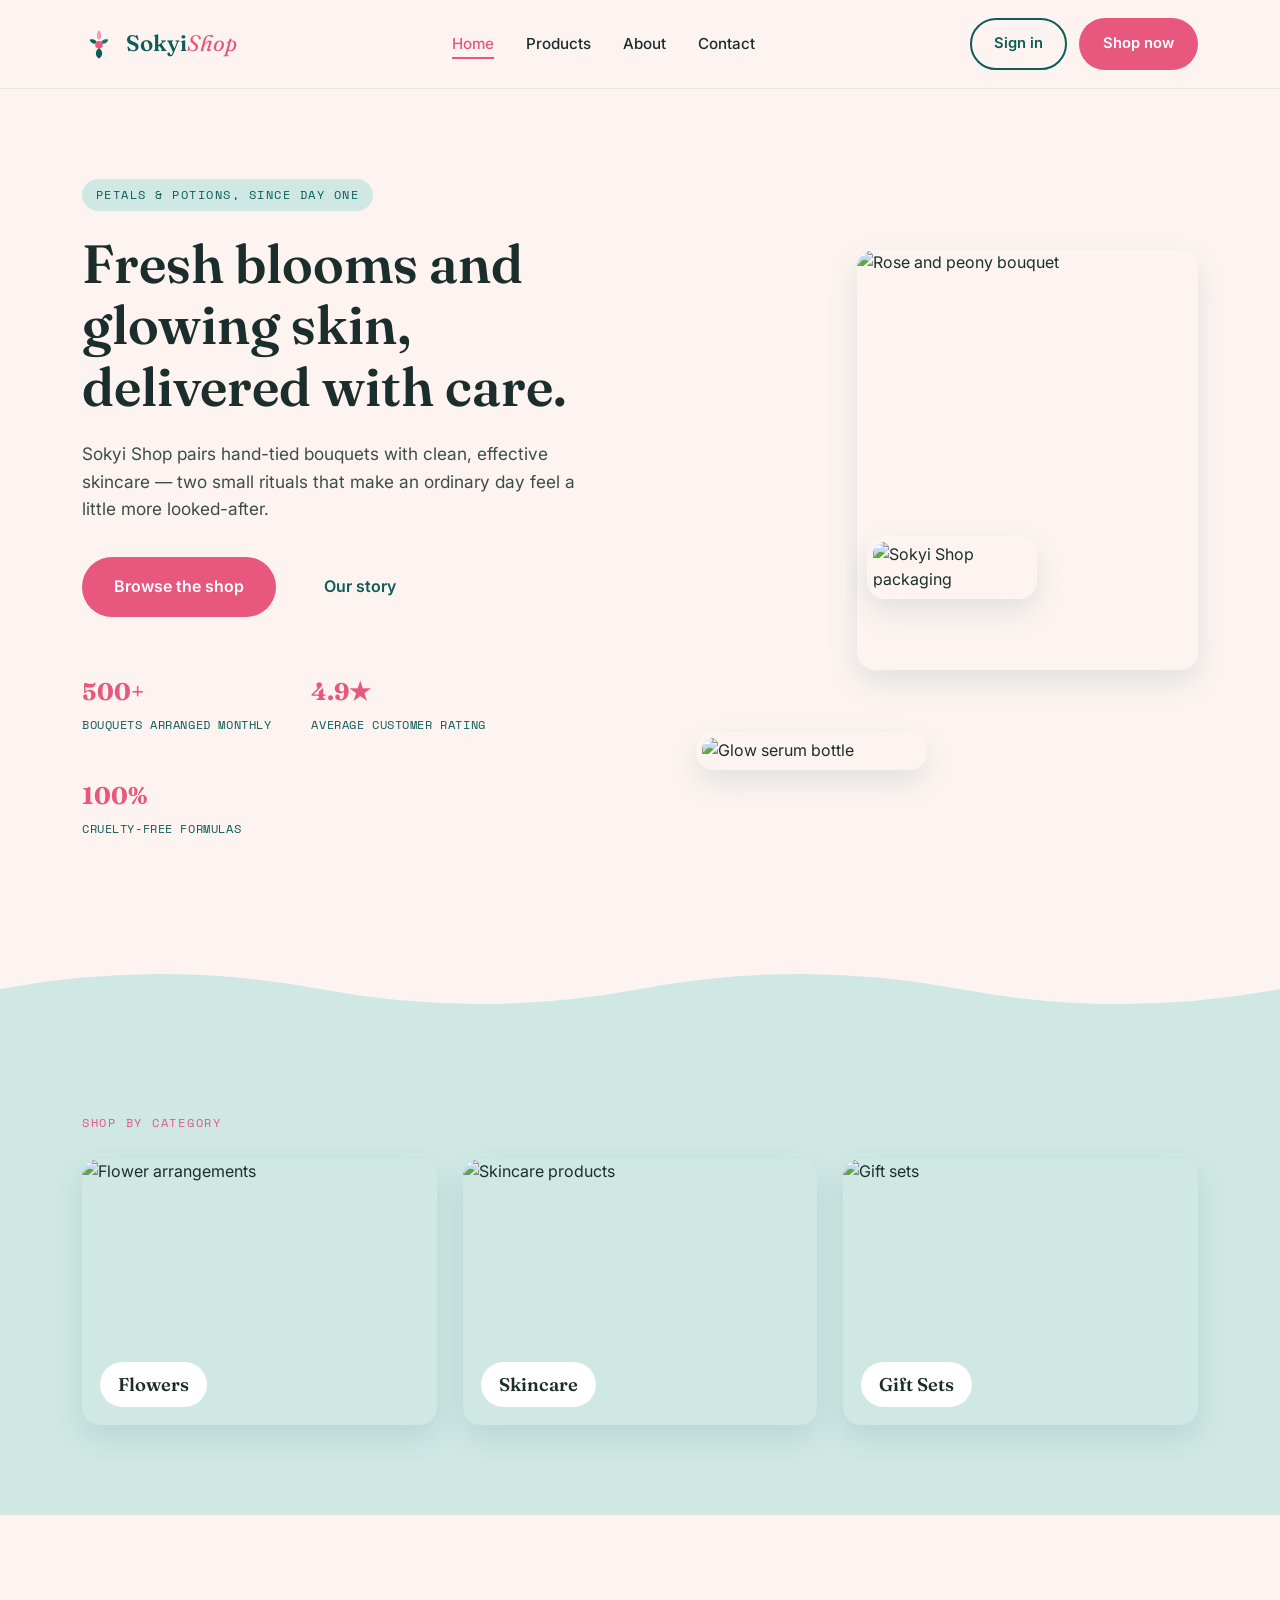
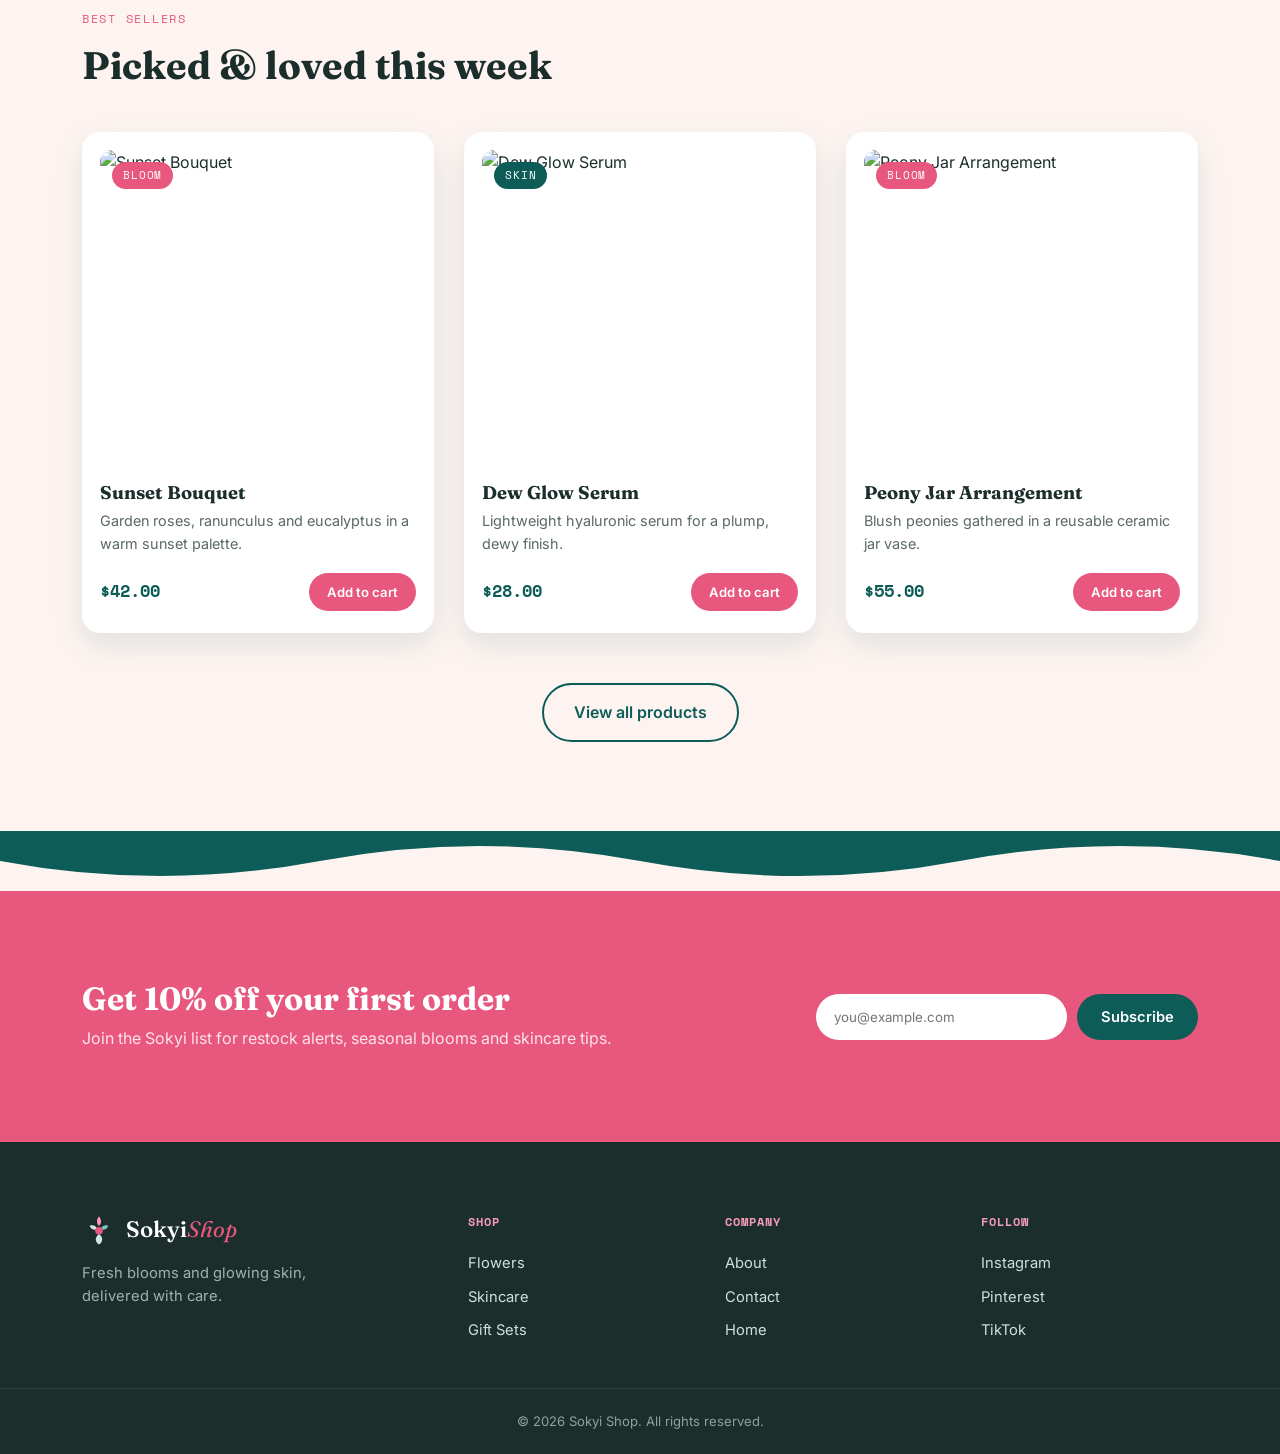
==== index.html @ a0e8f28a "Initial Sokyi Store project" ====
<!DOCTYPE html>
<html lang="en">
<head>
<meta charset="UTF-8">
<meta name="viewport" content="width=device-width, initial-scale=1.0">
<title>Sokyi Shop — Fresh Blooms & Glowing Skin</title>
<link rel="preconnect" href="https://fonts.googleapis.com">
<link href="https://fonts.googleapis.com/css2?family=Fraunces:ital,wght@0,400;0,600;1,500&family=Inter:wght@400;500;600&family=Space+Mono:wght@400;700&display=swap" rel="stylesheet">
<link rel="stylesheet" href="style.css">
</head>
<body>

<header class="site-header">
  <div class="header-inner">
    <a href="/" class="logo">
      <svg class="logo-mark" viewBox="0 0 40 40" fill="none" xmlns="http://www.w3.org/2000/svg" aria-hidden="true">
        <path d="M20 4c3 4 3 8 0 11-3-3-3-7 0-11Z" fill="#E8577E"/>
        <path d="M20 4c-3 4-3 8 0 11 3-3 3-7 0-11Z" fill="#F49CB8"/>
        <path d="M9 15c4-1.5 7.5 0 9 4-4 1.5-7.5 0-9-4Z" fill="#0E5C58"/>
        <path d="M31 15c-4-1.5-7.5 0-9 4 4 1.5 7.5 0 9-4Z" fill="#12786f"/>
        <circle cx="20" cy="21" r="4.5" fill="#E8577E"/>
        <path d="M20 25c-5 3-5 9 0 12 5-3 5-9 0-12Z" fill="#0E5C58"/>
      </svg>
      <span>Sokyi<em>Shop</em></span>
    </a>

    <nav class="main-nav" aria-label="Primary">
      <ul>
        <li><a href="/" class="active">Home</a></li>
        <li><a href="/products/">Products</a></li>
        <li><a href="/about-us/">About</a></li>
        <li><a href="/contact/">Contact</a></li>
      </ul>
    </nav>

    <div class="header-actions">
      <a href="/contact/" class="btn btn-outline">Sign in</a>
      <a href="/products/" class="btn btn-solid">Shop now</a>
    </div>
  </div>
</header>

<section class="hero">
  <div class="hero-inner">
    <div class="hero-copy">
      <span class="eyebrow">Petals &amp; Potions, since day one</span>
      <h1>Fresh blooms and glowing skin, delivered with care.</h1>
      <p>Sokyi Shop pairs hand-tied bouquets with clean, effective skincare — two small rituals that make an ordinary day feel a little more looked-after.</p>
      <div class="hero-cta">
        <a href="/products/" class="btn btn-solid btn-lg">Browse the shop</a>
        <a href="/about-us/" class="btn btn-ghost btn-lg">Our story</a>
      </div>
      <div class="hero-stats">
        <div><strong>500+</strong><span>Bouquets arranged monthly</span></div>
        <div><strong>4.9★</strong><span>Average customer rating</span></div>
        <div><strong>100%</strong><span>Cruelty-free formulas</span></div>
      </div>
    </div>

    <div class="hero-gallery">
      <img class="hero-img hero-img-1" src="https://placehold.co/420x520/F49CB8/1B2E2C?text=Rose+%26+Peony" alt="Rose and peony bouquet">
      <img class="hero-img hero-img-2" src="https://placehold.co/300x260/CFE8E4/0E5C58?text=Glow+Serum" alt="Glow serum bottle">
      <img class="hero-img hero-img-3" src="https://placehold.co/260x220/E8577E/FDF4F1?text=Sokyi" alt="Sokyi Shop packaging">
    </div>
  </div>

  <div class="ribbon-divider" aria-hidden="true">
    <svg viewBox="0 0 1200 60" preserveAspectRatio="none"><path d="M0 30 Q 150 0 300 30 T 600 30 T 900 30 T 1200 30 V60 H0 Z" fill="#CFE8E4"/></svg>
  </div>
</section>

<section class="categories">
  <div class="section-inner">
    <span class="section-label">Shop by category</span>
    <div class="category-grid">
      <a href="/products/" class="category-card">
        <img src="https://placehold.co/500x360/F49CB8/1B2E2C?text=Flowers" alt="Flower arrangements">
        <div class="category-tag">Flowers</div>
      </a>
      <a href="/products/" class="category-card">
        <img src="https://placehold.co/500x360/CFE8E4/0E5C58?text=Skincare" alt="Skincare products">
        <div class="category-tag">Skincare</div>
      </a>
      <a href="/products/" class="category-card">
        <img src="https://placehold.co/500x360/E8577E/FDF4F1?text=Gift+Sets" alt="Gift sets">
        <div class="category-tag">Gift Sets</div>
      </a>
    </div>
  </div>
</section>

<section class="products">
  <div class="section-inner">
    <span class="section-label">Best sellers</span>
    <h2>Picked &amp; loved this week</h2>

    <div class="product-grid">
      <article class="product-card">
        <div class="product-badge badge-bloom">Bloom</div>
        <img src="https://placehold.co/400x400/F49CB8/1B2E2C?text=Sunset+Bouquet" alt="Sunset Bouquet">
        <h3>Sunset Bouquet</h3>
        <p class="product-desc">Garden roses, ranunculus and eucalyptus in a warm sunset palette.</p>
        <div class="product-footer">
          <span class="price">$42.00</span>
          <button class="btn btn-solid btn-sm">Add to cart</button>
        </div>
      </article>

      <article class="product-card">
        <div class="product-badge badge-skin">Skin</div>
        <img src="https://placehold.co/400x400/CFE8E4/0E5C58?text=Dew+Glow+Serum" alt="Dew Glow Serum">
        <h3>Dew Glow Serum</h3>
        <p class="product-desc">Lightweight hyaluronic serum for a plump, dewy finish.</p>
        <div class="product-footer">
          <span class="price">$28.00</span>
          <button class="btn btn-solid btn-sm">Add to cart</button>
        </div>
      </article>

      <article class="product-card">
        <div class="product-badge badge-bloom">Bloom</div>
        <img src="https://placehold.co/400x400/F49CB8/1B2E2C?text=Peony+Jar" alt="Peony Jar Arrangement">
        <h3>Peony Jar Arrangement</h3>
        <p class="product-desc">Blush peonies gathered in a reusable ceramic jar vase.</p>
        <div class="product-footer">
          <span class="price">$55.00</span>
          <button class="btn btn-solid btn-sm">Add to cart</button>
        </div>
      </article>
    </div>

    <div class="view-all-wrap">
      <a href="/products/" class="btn btn-outline btn-lg">View all products</a>
    </div>
  </div>
</section>

<div class="ribbon-divider flip" aria-hidden="true">
  <svg viewBox="0 0 1200 60" preserveAspectRatio="none"><path d="M0 30 Q 150 0 300 30 T 600 30 T 900 30 T 1200 30 V60 H0 Z" fill="#0E5C58"/></svg>
</div>

<section class="newsletter">
  <div class="section-inner newsletter-inner">
    <div>
      <h2>Get 10% off your first order</h2>
      <p>Join the Sokyi list for restock alerts, seasonal blooms and skincare tips.</p>
    </div>
    <form class="newsletter-form" onsubmit="return false;">
      <input type="email" placeholder="you@example.com" aria-label="Email address" required>
      <button type="submit" class="btn btn-solid">Subscribe</button>
    </form>
  </div>
</section>

<footer class="site-footer">
  <div class="footer-inner">
    <div class="footer-brand">
      <a href="/" class="logo footer-logo">
        <svg class="logo-mark" viewBox="0 0 40 40" fill="none" xmlns="http://www.w3.org/2000/svg" aria-hidden="true">
          <path d="M20 4c3 4 3 8 0 11-3-3-3-7 0-11Z" fill="#E8577E"/>
          <path d="M20 4c-3 4-3 8 0 11 3-3 3-7 0-11Z" fill="#F49CB8"/>
          <path d="M9 15c4-1.5 7.5 0 9 4-4 1.5-7.5 0-9-4Z" fill="#CFE8E4"/>
          <path d="M31 15c-4-1.5-7.5 0-9 4 4 1.5 7.5 0 9-4Z" fill="#7fc3bb"/>
          <circle cx="20" cy="21" r="4.5" fill="#E8577E"/>
          <path d="M20 25c-5 3-5 9 0 12 5-3 5-9 0-12Z" fill="#CFE8E4"/>
        </svg>
        <span>Sokyi<em>Shop</em></span>
      </a>
      <p>Fresh blooms and glowing skin, delivered with care.</p>
    </div>

    <div class="footer-col">
      <h4>Shop</h4>
      <a href="/products/">Flowers</a>
      <a href="/products/">Skincare</a>
      <a href="/products/">Gift Sets</a>
    </div>

    <div class="footer-col">
      <h4>Company</h4>
      <a href="/about-us/">About</a>
      <a href="/contact/">Contact</a>
      <a href="/">Home</a>
    </div>

    <div class="footer-col">
      <h4>Follow</h4>
      <a href="#">Instagram</a>
      <a href="#">Pinterest</a>
      <a href="#">TikTok</a>
    </div>
  </div>
  <div class="footer-bottom">
    <p>&copy; 2026 Sokyi Shop. All rights reserved.</p>
  </div>
</footer>

</body>
</html>
---- style.css ----
/* =========================================================
   SOKYI SHOP — STYLESHEET
   ========================================================= */

:root {
  --cream: #FDF4F1;
  --pink: #E8577E;
  --pink-light: #F49CB8;
  --teal: #0E5C58;
  --teal-soft: #CFE8E4;
  --ink: #1B2E2C;

  --font-display: "Fraunces", serif;
  --font-body: "Inter", sans-serif;
  --font-mono: "Space Mono", monospace;

  --radius: 18px;
  --shadow: 0 12px 30px rgba(14, 92, 88, 0.12);
}

* { box-sizing: border-box; margin: 0; padding: 0; }
html { scroll-behavior: smooth; }
body { font-family: var(--font-body); color: var(--ink); background: var(--cream); line-height: 1.6; }
img { max-width: 100%; display: block; }
a { text-decoration: none; color: inherit; }
ul { list-style: none; }
h1, h2, h3 { font-family: var(--font-display); line-height: 1.15; }

.section-inner { max-width: 1180px; margin: 0 auto; padding: 90px 32px; }
.section-label {
  display: inline-block; font-family: var(--font-mono); font-size: 0.78rem;
  letter-spacing: 0.14em; text-transform: uppercase; color: var(--pink); margin-bottom: 14px;
}
.section-label.light { color: var(--teal-soft); }

.btn {
  display: inline-block; font-family: var(--font-body); font-weight: 600; font-size: 0.92rem;
  padding: 12px 22px; border-radius: 999px; cursor: pointer; border: 2px solid transparent;
  transition: transform 0.15s ease, box-shadow 0.15s ease, background 0.2s ease;
}
.btn-solid { background: var(--pink); color: #fff; }
.btn-solid:hover { background: #d43f68; transform: translateY(-2px); box-shadow: var(--shadow); }
.btn-outline { border-color: var(--teal); color: var(--teal); background: transparent; }
.btn-outline:hover { background: var(--teal); color: #fff; }
.btn-ghost { color: var(--teal); }
.btn-ghost:hover { text-decoration: underline; }
.btn-lg { padding: 15px 30px; font-size: 1rem; }
.btn-sm { padding: 9px 16px; font-size: 0.82rem; }

.site-header {
  position: sticky; top: 0; z-index: 100;
  background: rgba(253, 244, 241, 0.92); backdrop-filter: blur(8px);
  border-bottom: 1px solid rgba(14, 92, 88, 0.08);
}
.header-inner {
  max-width: 1180px; margin: 0 auto; padding: 18px 32px;
  display: flex; align-items: center; justify-content: space-between; gap: 24px;
}
.logo {
  display: flex; align-items: center; gap: 10px; font-family: var(--font-display);
  font-size: 1.4rem; font-weight: 600; color: var(--teal); white-space: nowrap;
}
.logo em { font-style: italic; color: var(--pink); font-weight: 400; }
.logo-mark { width: 34px; height: 34px; flex-shrink: 0; }

.main-nav ul { display: flex; gap: 32px; }
.main-nav a { font-weight: 500; font-size: 0.95rem; color: var(--ink); position: relative; padding: 4px 0; }
.main-nav a::after {
  content: ""; position: absolute; left: 0; bottom: -2px; width: 0; height: 2px;
  background: var(--pink); transition: width 0.2s ease;
}
.main-nav a:hover::after { width: 100%; }
.main-nav a.active { color: var(--pink); }
.main-nav a.active::after { width: 100%; }

.header-actions { display: flex; gap: 12px; align-items: center; }

.hero { position: relative; overflow: hidden; padding-top: 30px; }
.hero-inner {
  max-width: 1180px; margin: 0 auto; padding: 60px 32px 120px;
  display: grid; grid-template-columns: 1.05fr 0.95fr; gap: 60px; align-items: center;
}
.eyebrow {
  display: inline-block; font-family: var(--font-mono); font-size: 0.78rem;
  letter-spacing: 0.12em; text-transform: uppercase; color: var(--teal);
  background: var(--teal-soft); padding: 6px 14px; border-radius: 999px; margin-bottom: 22px;
}
.hero-copy h1 { font-size: clamp(2.2rem, 4.2vw, 3.4rem); font-weight: 600; color: var(--ink); margin-bottom: 22px; }
.hero-copy p { font-size: 1.08rem; max-width: 46ch; color: #3d4d4a; margin-bottom: 34px; }
.hero-cta { display: flex; gap: 16px; margin-bottom: 56px; flex-wrap: wrap; }
.hero-stats { display: flex; gap: 40px; flex-wrap: wrap; }
.hero-stats strong { display: block; font-family: var(--font-display); font-size: 1.5rem; color: var(--pink); }
.hero-stats span { font-family: var(--font-mono); font-size: 0.72rem; color: var(--teal); text-transform: uppercase; letter-spacing: 0.05em; }

.hero-gallery { position: relative; height: 520px; }
.hero-img { position: absolute; border-radius: var(--radius); box-shadow: var(--shadow); object-fit: cover; }
.hero-img-1 { width: 68%; top: 0; right: 0; height: 420px; }
.hero-img-2 { width: 46%; bottom: 0; left: 0; border: 6px solid var(--cream); }
.hero-img-3 { width: 34%; top: 55%; left: 34%; border: 6px solid var(--cream); }

.ribbon-divider { line-height: 0; margin-top: -1px; }
.ribbon-divider svg { width: 100%; height: 60px; display: block; }
.ribbon-divider.flip svg { transform: scaleY(-1); }

.categories { background: var(--teal-soft); }
.category-grid { display: grid; grid-template-columns: repeat(3, 1fr); gap: 26px; margin-top: 12px; }
.category-card { position: relative; border-radius: var(--radius); overflow: hidden; box-shadow: var(--shadow); aspect-ratio: 4 / 3; }
.category-card img { width: 100%; height: 100%; object-fit: cover; transition: transform 0.35s ease; }
.category-card:hover img { transform: scale(1.06); }
.category-tag {
  position: absolute; left: 18px; bottom: 18px; background: #fff; color: var(--ink);
  font-family: var(--font-display); font-weight: 600; font-size: 1.15rem; padding: 8px 18px; border-radius: 999px;
}

.products h2 { font-size: clamp(1.8rem, 3vw, 2.4rem); margin-bottom: 44px; }
.product-grid { display: grid; grid-template-columns: repeat(3, 1fr); gap: 30px; }
.product-card { position: relative; background: #fff; border-radius: var(--radius); padding: 18px 18px 22px; box-shadow: var(--shadow); transition: transform 0.2s ease; }
.product-card:hover { transform: translateY(-6px); }
.product-card img { width: 100%; aspect-ratio: 1 / 1; object-fit: cover; border-radius: 12px; margin-bottom: 16px; }
.product-badge {
  position: absolute; top: 30px; left: 30px; font-family: var(--font-mono); font-size: 0.68rem;
  letter-spacing: 0.08em; text-transform: uppercase; padding: 5px 11px; border-radius: 999px; color: #fff;
}
.badge-bloom { background: var(--pink); }
.badge-skin { background: var(--teal); }
.product-card h3 { font-size: 1.15rem; margin-bottom: 6px; }
.product-desc { font-size: 0.9rem; color: #5a6866; margin-bottom: 18px; }
.product-footer { display: flex; align-items: center; justify-content: space-between; }
.price { font-family: var(--font-mono); font-weight: 700; color: var(--teal); font-size: 1.05rem; }
.view-all-wrap { text-align: center; margin-top: 50px; }

.page-hero { background: var(--teal-soft); }
.page-hero-inner { max-width: 700px; text-align: center; margin: 0 auto; padding: 80px 32px 60px; }
.page-hero h1 { font-size: clamp(2rem, 3.6vw, 2.8rem); margin: 16px 0 14px; }
.page-hero p { font-size: 1.05rem; color: #2f4844; }
.page-hero .eyebrow { background: #fff; }

.about-hero { background: var(--teal-soft); }
.about-hero-inner { max-width: 780px; text-align: center; margin: 0 auto; padding: 90px 32px 70px; }
.about-hero h1 { font-size: clamp(2.1rem, 4vw, 3rem); margin: 18px 0 20px; }
.about-hero p { font-size: 1.08rem; color: #2f4844; }
.about-hero .eyebrow { background: #fff; }

.about-story-inner { display: grid; grid-template-columns: 0.9fr 1.1fr; gap: 60px; align-items: center; }
.about-story .about-img { border-radius: var(--radius); box-shadow: var(--shadow); }
.about-story h2 { font-size: clamp(1.7rem, 2.8vw, 2.2rem); margin-bottom: 16px; }
.about-story p { color: #3d4d4a; margin-bottom: 14px; max-width: 52ch; }

.about-list { margin-top: 24px; display: flex; flex-direction: column; gap: 12px; }
.about-list li { display: flex; align-items: center; gap: 12px; font-size: 0.95rem; color: #3d4d4a; }
.about-list .dot { width: 9px; height: 9px; border-radius: 50%; background: var(--pink-light); flex-shrink: 0; }

.values { background: var(--cream); }
.values h2 { font-size: clamp(1.7rem, 2.8vw, 2.2rem); margin-bottom: 40px; }
.values-grid { display: grid; grid-template-columns: repeat(3, 1fr); gap: 26px; }
.value-card { background: #fff; border-radius: var(--radius); padding: 32px 26px; box-shadow: var(--shadow); text-align: left; }
.value-icon { font-size: 1.8rem; margin-bottom: 14px; }
.value-card h3 { font-size: 1.1rem; margin-bottom: 10px; }
.value-card p { font-size: 0.92rem; color: #5a6866; }

.team { background: var(--teal); color: var(--cream); }
.team-heading { color: #fff; font-size: clamp(1.7rem, 2.8vw, 2.2rem); margin-bottom: 40px; }
.team-grid { display: grid; grid-template-columns: repeat(3, 1fr); gap: 30px; }
.team-card { text-align: center; }
.team-card img { border-radius: var(--radius); box-shadow: var(--shadow); margin-bottom: 16px; aspect-ratio: 1/1; object-fit: cover; }
.team-card h3 { color: #fff; font-size: 1.1rem; margin-bottom: 4px; }
.team-card p { color: #cfe8e4; font-size: 0.88rem; }

.about-cta { background: var(--pink); }
.about-cta-inner { text-align: center; padding: 80px 32px; }
.about-cta h2 { color: #fff; font-size: clamp(1.6rem, 2.8vw, 2.1rem); margin-bottom: 26px; }

.newsletter { background: var(--pink); color: #fff; }
.newsletter-inner { display: flex; align-items: center; justify-content: space-between; gap: 30px; flex-wrap: wrap; }
.newsletter h2 { font-size: clamp(1.5rem, 2.6vw, 2rem); margin-bottom: 8px; }
.newsletter p { color: #ffe3ea; }
.newsletter-form { display: flex; gap: 10px; flex-wrap: wrap; }
.newsletter-form input { padding: 13px 18px; border-radius: 999px; border: none; min-width: 240px; font-family: var(--font-body); }
.newsletter-form input:focus { outline: 3px solid var(--teal-soft); }
.newsletter-form .btn-solid { background: var(--teal); }
.newsletter-form .btn-solid:hover { background: #0a4642; }

.contact-inner { display: grid; grid-template-columns: 1fr 1fr; gap: 60px; }
.contact h2 { font-size: clamp(1.7rem, 2.8vw, 2.2rem); margin: 10px 0 16px; }
.contact p { color: #3d4d4a; max-width: 48ch; margin-bottom: 26px; }
.contact-details li { padding: 10px 0; border-top: 1px solid rgba(14,92,88,0.15); font-size: 0.95rem; }
.contact-details strong { display: inline-block; width: 80px; color: var(--teal); font-family: var(--font-mono); font-size: 0.78rem; text-transform: uppercase; }
.contact-form { display: flex; flex-direction: column; gap: 16px; }
.contact-form label { font-family: var(--font-mono); font-size: 0.75rem; text-transform: uppercase; letter-spacing: 0.06em; color: var(--teal); display: flex; flex-direction: column; gap: 8px; }
.contact-form input, .contact-form textarea {
  font-family: var(--font-body); font-size: 0.95rem; padding: 12px 14px; border-radius: 10px;
  border: 1.5px solid var(--teal-soft); background: #fff; resize: vertical;
}
.contact-form input:focus, .contact-form textarea:focus { outline: 2px solid var(--pink); border-color: var(--pink); }
.contact-form .btn { align-self: flex-start; }

.site-footer { background: var(--ink); color: #cfe0dc; }
.footer-inner { max-width: 1180px; margin: 0 auto; padding: 70px 32px 40px; display: grid; grid-template-columns: 1.6fr 1fr 1fr 1fr; gap: 40px; }
.footer-logo { color: #fff; margin-bottom: 14px; }
.footer-brand p { color: #9fb3ae; max-width: 32ch; font-size: 0.92rem; }
.footer-col h4 { font-family: var(--font-mono); font-size: 0.75rem; text-transform: uppercase; letter-spacing: 0.08em; color: var(--pink-light); margin-bottom: 16px; }
.footer-col a { display: block; padding: 5px 0; color: #cfe0dc; font-size: 0.92rem; }
.footer-col a:hover { color: var(--pink-light); }
.footer-bottom { border-top: 1px solid rgba(255,255,255,0.1); text-align: center; padding: 22px; font-size: 0.82rem; color: #8ba39d; }

@media (max-width: 900px) {
  .main-nav { display: none; }
  .hero-inner { grid-template-columns: 1fr; }
  .hero-gallery { height: 380px; margin-top: 20px; }
  .category-grid { grid-template-columns: 1fr; }
  .product-grid { grid-template-columns: repeat(2, 1fr); }
  .about-story-inner { grid-template-columns: 1fr; }
  .values-grid { grid-template-columns: 1fr; }
  .team-grid { grid-template-columns: 1fr; }
  .contact-inner { grid-template-columns: 1fr; }
  .footer-inner { grid-template-columns: 1fr 1fr; }
}

@media (max-width: 560px) {
  .header-actions .btn-outline { display: none; }
  .product-grid { grid-template-columns: 1fr; }
  .footer-inner { grid-template-columns: 1fr; }
  .newsletter-inner { flex-direction: column; align-items: flex-start; }
}

@media (prefers-reduced-motion: reduce) {
  * { transition: none !important; scroll-behavior: auto !important; }
}
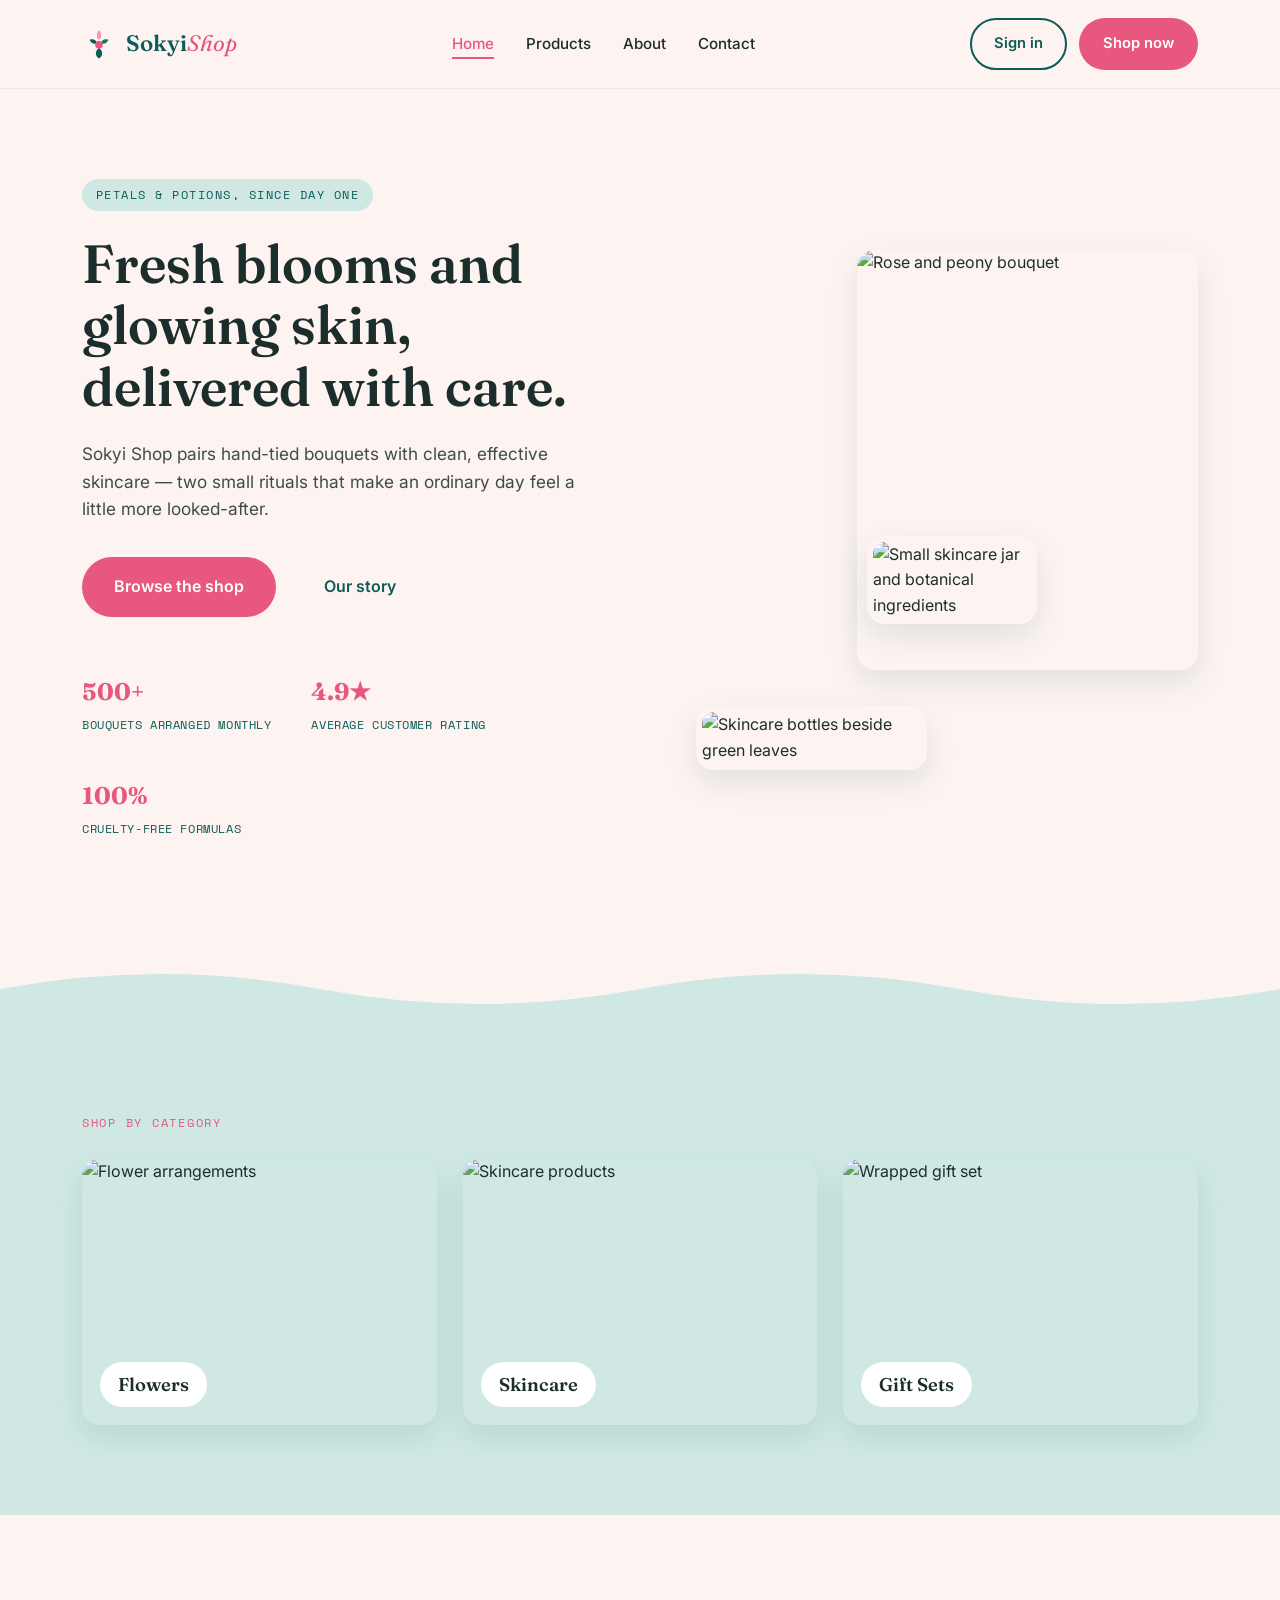
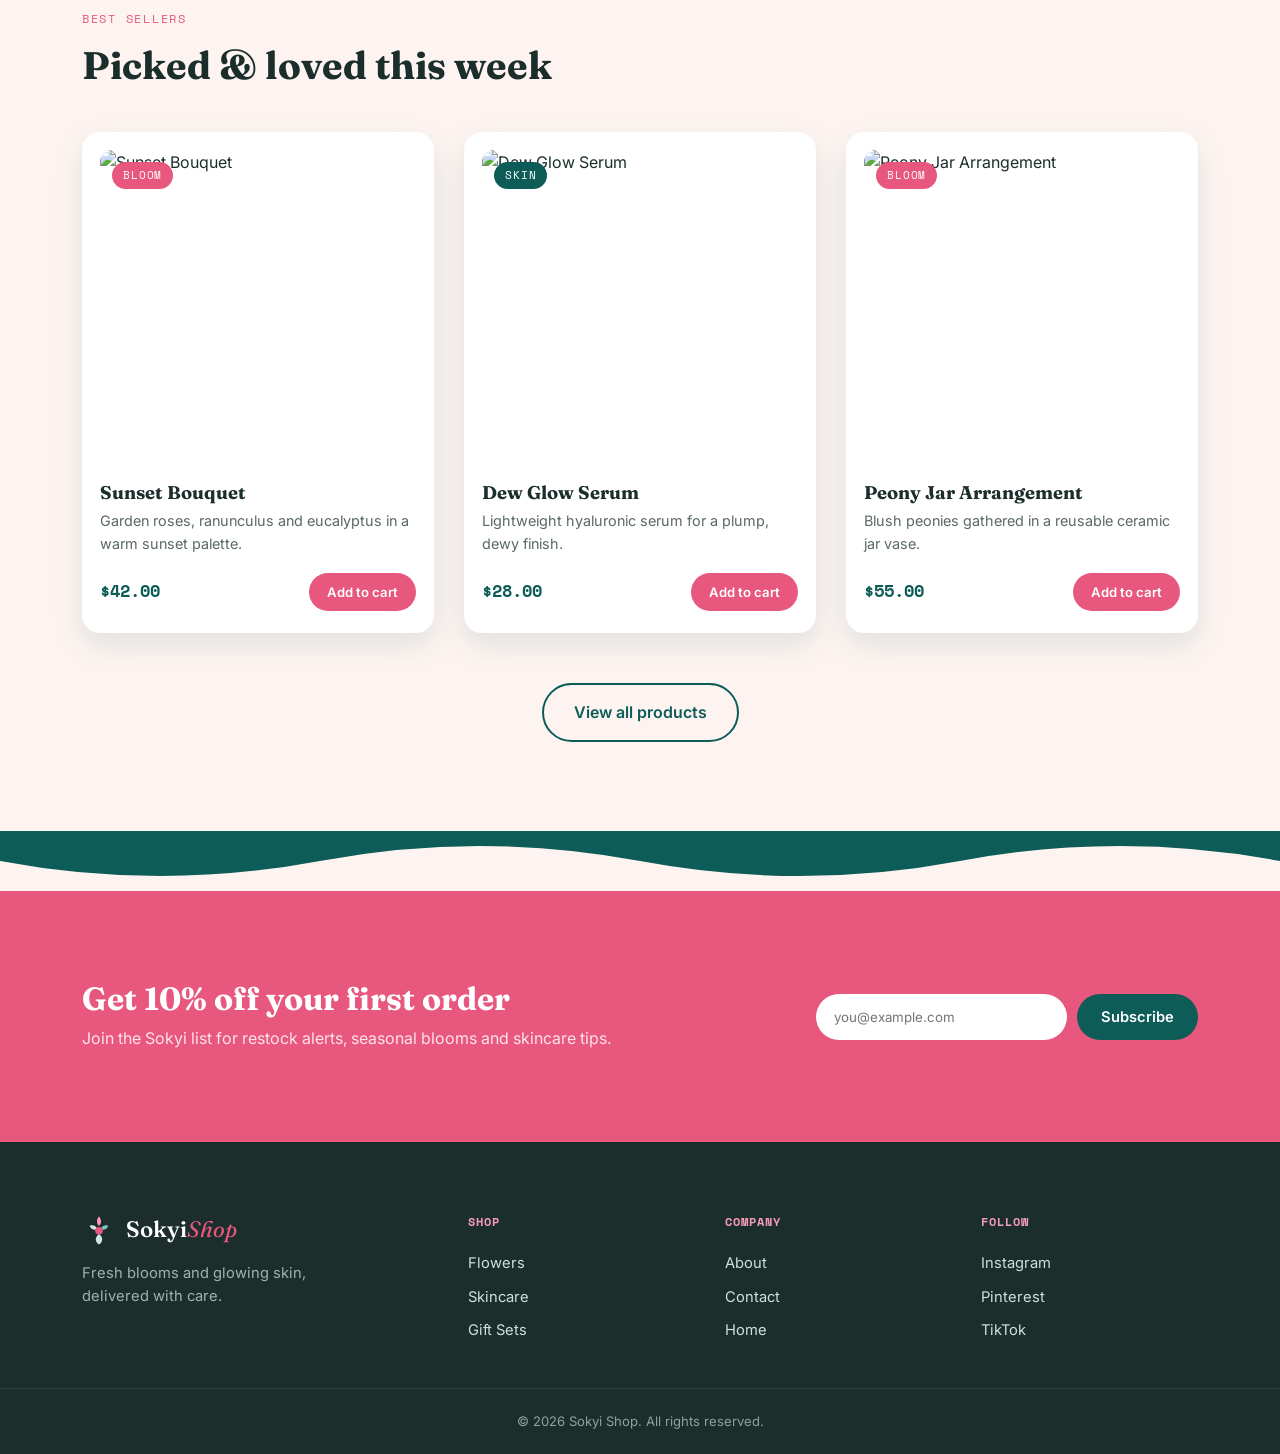
==== commit 564bb2f2: "Update all pages with new images and layout" ====
--- a/index.html
+++ b/index.html
@@ -26,16 +26,16 @@
 
     <nav class="main-nav" aria-label="Primary">
       <ul>
-        <li><a href="/" class="active">Home</a></li>
-        <li><a href="/products/">Products</a></li>
-        <li><a href="/about-us/">About</a></li>
-        <li><a href="/contact/">Contact</a></li>
+        <li><a href="index.html" class="active">Home</a></li>
+        <li><a href="products/">Products</a></li>
+        <li><a href="about-us/">About</a></li>
+        <li><a href="contact/">Contact</a></li>
       </ul>
     </nav>
 
     <div class="header-actions">
-      <a href="/contact/" class="btn btn-outline">Sign in</a>
-      <a href="/products/" class="btn btn-solid">Shop now</a>
+      <a href="contact/" class="btn btn-outline">Sign in</a>
+      <a href="products/" class="btn btn-solid">Shop now</a>
     </div>
   </div>
 </header>
@@ -47,8 +47,8 @@
       <h1>Fresh blooms and glowing skin, delivered with care.</h1>
       <p>Sokyi Shop pairs hand-tied bouquets with clean, effective skincare — two small rituals that make an ordinary day feel a little more looked-after.</p>
       <div class="hero-cta">
-        <a href="/products/" class="btn btn-solid btn-lg">Browse the shop</a>
-        <a href="/about-us/" class="btn btn-ghost btn-lg">Our story</a>
+        <a href="products/" class="btn btn-solid btn-lg">Browse the shop</a>
+        <a href="about-us/" class="btn btn-ghost btn-lg">Our story</a>
       </div>
       <div class="hero-stats">
         <div><strong>500+</strong><span>Bouquets arranged monthly</span></div>
@@ -58,9 +58,9 @@
     </div>
 
     <div class="hero-gallery">
-      <img class="hero-img hero-img-1" src="https://placehold.co/420x520/F49CB8/1B2E2C?text=Rose+%26+Peony" alt="Rose and peony bouquet">
-      <img class="hero-img hero-img-2" src="https://placehold.co/300x260/CFE8E4/0E5C58?text=Glow+Serum" alt="Glow serum bottle">
-      <img class="hero-img hero-img-3" src="https://placehold.co/260x220/E8577E/FDF4F1?text=Sokyi" alt="Sokyi Shop packaging">
+      <img class="hero-img hero-img-1" src="https://images.unsplash.com/photo-1523438885200-e635ba2c371e?auto=format&fit=crop&w=760&q=85" alt="Rose and peony bouquet">
+      <img class="hero-img hero-img-2" src="https://images.unsplash.com/photo-1611930022073-b7a4ba5fcccd?auto=format&fit=crop&w=520&q=85" alt="Skincare bottles beside green leaves">
+      <img class="hero-img hero-img-3" src="https://images.unsplash.com/photo-1608571423902-eed4a5ad8108?auto=format&fit=crop&w=420&q=85" alt="Small skincare jar and botanical ingredients">
     </div>
   </div>
 
@@ -74,15 +74,15 @@
     <span class="section-label">Shop by category</span>
     <div class="category-grid">
       <a href="/products/" class="category-card">
-        <img src="https://placehold.co/500x360/F49CB8/1B2E2C?text=Flowers" alt="Flower arrangements">
+        <img src="https://images.unsplash.com/photo-1490750967868-88aa4486c946?auto=format&fit=crop&w=800&q=85" alt="Flower arrangements">
         <div class="category-tag">Flowers</div>
       </a>
       <a href="/products/" class="category-card">
-        <img src="https://placehold.co/500x360/CFE8E4/0E5C58?text=Skincare" alt="Skincare products">
+        <img src="https://images.unsplash.com/photo-1556229010-6c3f2c9ca5f8?auto=format&fit=crop&w=800&q=85" alt="Skincare products">
         <div class="category-tag">Skincare</div>
       </a>
       <a href="/products/" class="category-card">
-        <img src="https://placehold.co/500x360/E8577E/FDF4F1?text=Gift+Sets" alt="Gift sets">
+        <img src="https://images.unsplash.com/photo-1549465220-1a8b9238cd48?auto=format&fit=crop&w=800&q=85" alt="Wrapped gift set">
         <div class="category-tag">Gift Sets</div>
       </a>
     </div>
@@ -97,7 +97,7 @@
     <div class="product-grid">
       <article class="product-card">
         <div class="product-badge badge-bloom">Bloom</div>
-        <img src="https://placehold.co/400x400/F49CB8/1B2E2C?text=Sunset+Bouquet" alt="Sunset Bouquet">
+        <img src="https://images.unsplash.com/photo-1487070183336-b863922373d4?auto=format&fit=crop&w=640&q=85" alt="Sunset Bouquet">
         <h3>Sunset Bouquet</h3>
         <p class="product-desc">Garden roses, ranunculus and eucalyptus in a warm sunset palette.</p>
         <div class="product-footer">
@@ -108,7 +108,7 @@
 
       <article class="product-card">
         <div class="product-badge badge-skin">Skin</div>
-        <img src="https://placehold.co/400x400/CFE8E4/0E5C58?text=Dew+Glow+Serum" alt="Dew Glow Serum">
+        <img src="https://images.unsplash.com/photo-1620916566398-39f1143ab7be?auto=format&fit=crop&w=640&q=85" alt="Dew Glow Serum">
         <h3>Dew Glow Serum</h3>
         <p class="product-desc">Lightweight hyaluronic serum for a plump, dewy finish.</p>
         <div class="product-footer">
@@ -119,7 +119,7 @@
 
       <article class="product-card">
         <div class="product-badge badge-bloom">Bloom</div>
-        <img src="https://placehold.co/400x400/F49CB8/1B2E2C?text=Peony+Jar" alt="Peony Jar Arrangement">
+        <img src="https://images.unsplash.com/photo-1508610048659-a06b669e3321?auto=format&fit=crop&w=640&q=85" alt="Peony Jar Arrangement">
         <h3>Peony Jar Arrangement</h3>
         <p class="product-desc">Blush peonies gathered in a reusable ceramic jar vase.</p>
         <div class="product-footer">
@@ -155,7 +155,7 @@
 <footer class="site-footer">
   <div class="footer-inner">
     <div class="footer-brand">
-      <a href="/" class="logo footer-logo">
+      <a href="index.html" class="logo footer-logo">
         <svg class="logo-mark" viewBox="0 0 40 40" fill="none" xmlns="http://www.w3.org/2000/svg" aria-hidden="true">
           <path d="M20 4c3 4 3 8 0 11-3-3-3-7 0-11Z" fill="#E8577E"/>
           <path d="M20 4c-3 4-3 8 0 11 3-3 3-7 0-11Z" fill="#F49CB8"/>
@@ -171,16 +171,16 @@
 
     <div class="footer-col">
       <h4>Shop</h4>
-      <a href="/products/">Flowers</a>
-      <a href="/products/">Skincare</a>
-      <a href="/products/">Gift Sets</a>
+      <a href="products/">Flowers</a>
+      <a href="products/">Skincare</a>
+      <a href="products/">Gift Sets</a>
     </div>
 
     <div class="footer-col">
       <h4>Company</h4>
-      <a href="/about-us/">About</a>
-      <a href="/contact/">Contact</a>
-      <a href="/">Home</a>
+      <a href="about-us/">About</a>
+      <a href="contact/">Contact</a>
+      <a href="index.html">Home</a>
     </div>
 
     <div class="footer-col">
